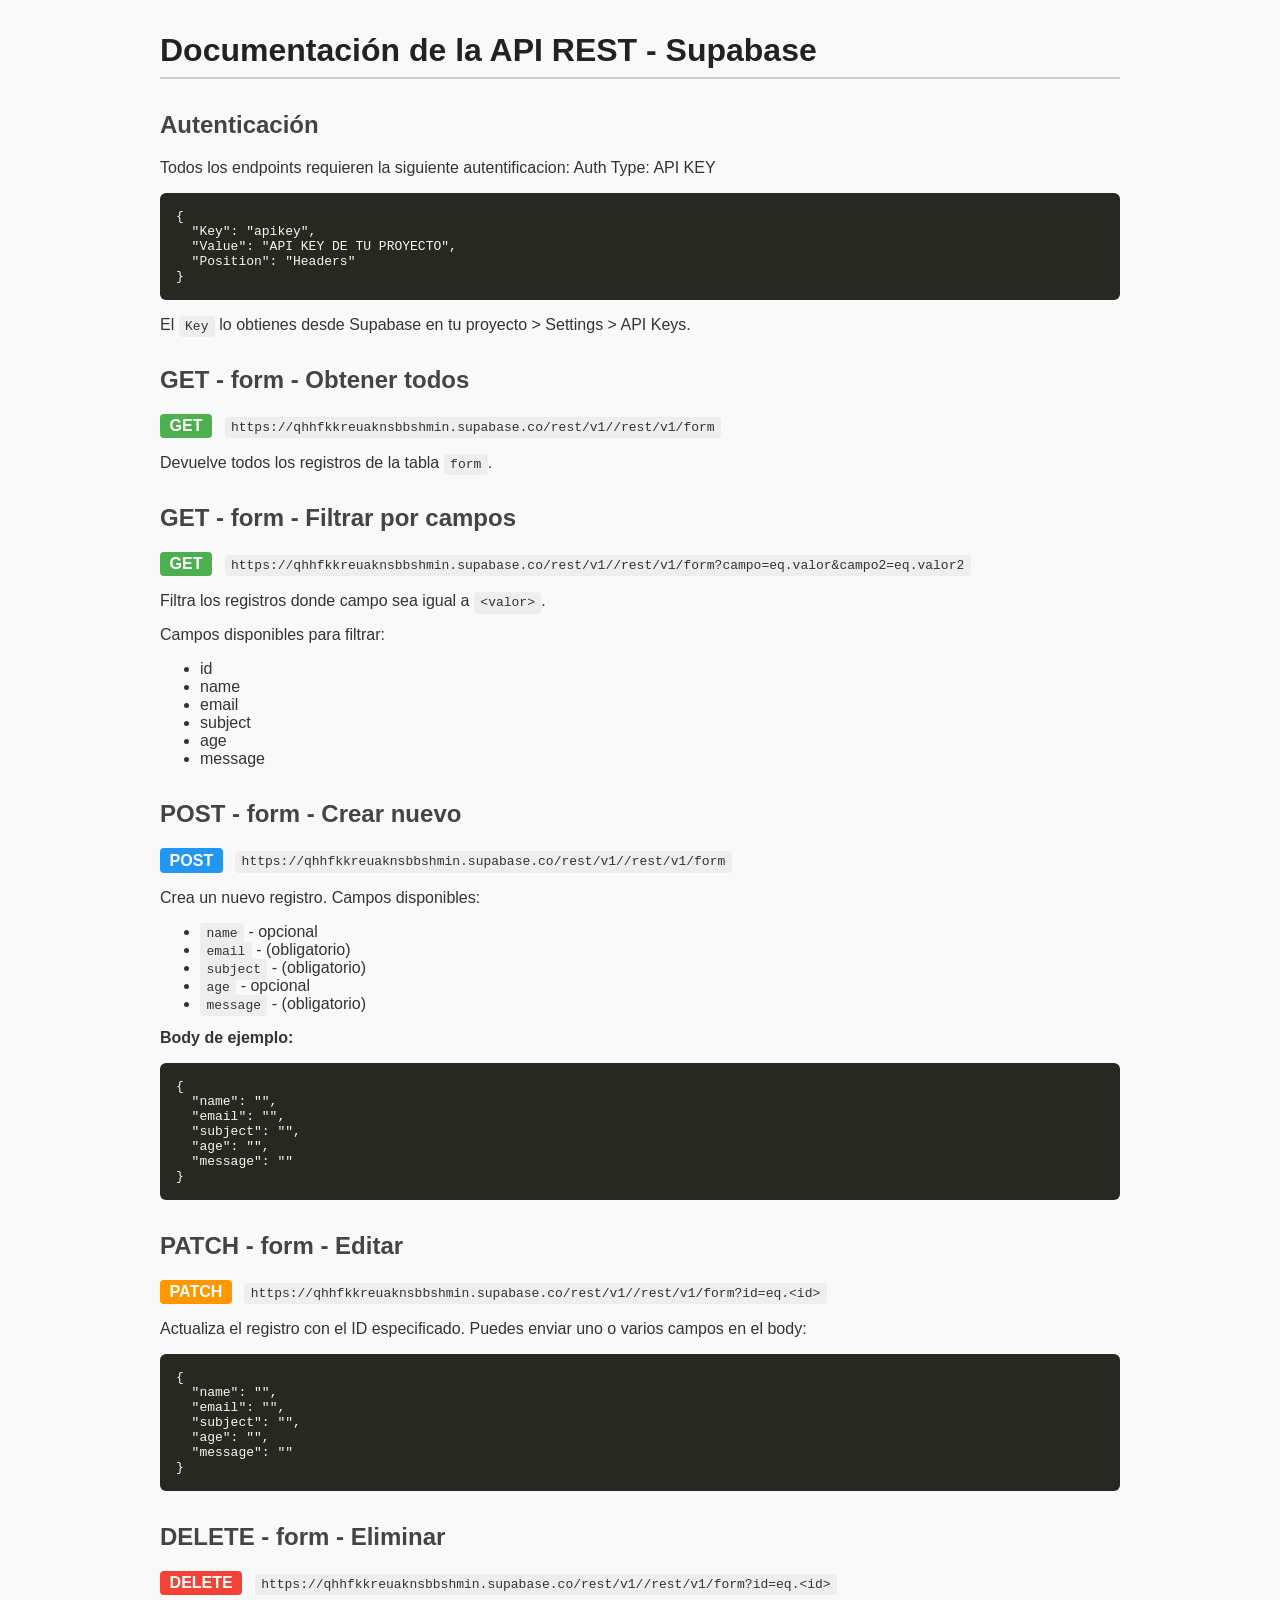
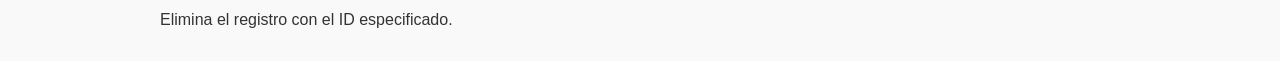
==== apidoc.html @ aee8b055 "added api doc added api documentation" ====
<!DOCTYPE html>
<!-- saved from url=(0067)https://bootcamp-qa.github.io/ReportGenerator/documentacionapi.html -->
<html lang="es"><head><meta http-equiv="Content-Type" content="text/html; charset=UTF-8">
  
  <title>Documentación API Supabase</title>
  <style>
    body {
      font-family: 'Segoe UI', sans-serif;
      margin: 2rem auto;
      max-width: 960px;
      background: #f9f9f9;
      color: #333;
    }
    h1 { color: #222; border-bottom: 2px solid #ccc; padding-bottom: 0.5rem; }
    h2 { margin-top: 2rem; color: #444; }
    code { background: #eee; padding: 0.2rem 0.4rem; border-radius: 4px; }
    pre {
      background: #272822;
      color: #f8f8f2;
      padding: 1rem;
      border-radius: 6px;
      overflow-x: auto;
    }
    .method {
      display: inline-block;
      font-weight: bold;
      padding: 0.2rem 0.6rem;
      border-radius: 4px;
      margin-right: 0.5rem;
      color: white;
    }
    .GET { background: #4caf50; }
    .POST { background: #2196f3; }
    .PATCH { background: #ff9800; }
    .DELETE { background: #f44336; }

    label {
      display: block;
      margin-top: 1rem;
      font-weight: bold;
    }
    input[type=text] {
      width: 100%;
      padding: 0.5rem;
      font-size: 1rem;
      margin-top: 0.3rem;
      box-sizing: border-box;
    }
    button {
      margin-top: 1.5rem;
      padding: 0.6rem 1rem;
      font-size: 1rem;
      cursor: pointer;
    }
  </style>
<style>:root{--backgroundOpacityMurky: rgba(255, 255, 255, 0.75);--onBackgroundLight: #EAEAEA;--background: #FFF;--onBackground: #242424;--accent: #0070F6;--default-black: rgba(0, 0, 0, 0.00);--backgroundShadow: rgba(0, 0, 0, 0.14);--onAccent: #FFF;--onAccentDisabled: #B2D4FC;--onBackgroundDisabled: #919191;--onBackgroundSecondary: #5B5B5B;--onBackgroundExtraLight: #F4F4F4;--accentHighContrast: #0070F6;--backgroundButtonDisabled: rgba(68, 68, 68, 0.10);--onBackgroundExtraLight: #F4F4F4;--scrollTrack: #E8E8E8;--scrollThumb: #A1A1A1;--buttonHover: #E0E0E0;--img-logo: url(https://bootcamp-qa.github.io/assets/images/logo.06ee66dba3fb456590f1.svg);--img-completed: url(https://bootcamp-qa.github.io/assets/images/status_ok.d443655b70d223250fa8.svg);--img-alert: url(https://bootcamp-qa.github.io/assets/images/alert.474be14797d7e695bcaf.svg);--img-info: url(https://bootcamp-qa.github.io/assets/images/info.76492dcfe96104bd0b8d.svg);--img-cross: url(https://bootcamp-qa.github.io/assets/images/cross.1ac057fab21d8bdcc557.svg);--img-tooltip: url(https://bootcamp-qa.github.io/assets/images/tooltip.50ab4baeb9ac63633068.svg);--no-video-img: url(https://bootcamp-qa.github.io/assets/images/no-video-illustration.93cf90d69efb23abb01c.svg)}html[data-gen-theme=dark]{--backgroundOpacityMurky: rgba(0, 0, 0, 0.70);--onBackgroundLight: #414141;--background: #202020;--onBackground: #FFF;--accent: #0070F6;--default-black: rgba(0, 0, 0, 0.00);--backgroundShadow: rgba(0, 0, 0, 0.14);--onAccent: #FFF;--onAccentDisabled: #99C6FB;--onBackgroundDisabled: #8F8F8F;--onBackgroundSecondary: #C7C7C7;--onBackgroundExtraLight: #323232;--accentHighContrast: #59A4FF;--backgroundButtonDisabled: rgba(68, 68, 68, 0.10);--buttonHover: rgba(255, 255, 255, 0.1);--onBackgroundExtraLight: #323232;--scrollTrack: #323232;--scrollThumb: #505050;--img-info: url(https://bootcamp-qa.github.io/assets/images/info.b9fffb45ff14293838c6.svg);--img-cross: url(https://bootcamp-qa.github.io/assets/images/cross.7be73e495f991ab69f2f.svg);--img-tooltip: url(https://bootcamp-qa.github.io/assets/images/tooltip.e5ee59ba4cf836fe189b.svg);--no-video-img: url(https://bootcamp-qa.github.io/assets/images/no-video-illustration.22dbc541296956e1e782.svg)}@font-face{font-family:"Roboto Regular";src:url(https://bootcamp-qa.github.io/assets/fonts/Roboto-Regular.ttf) format("truetype");font-weight:400;font-style:normal;font-display:swap}@font-face{font-family:"Roboto Medium";src:url(https://bootcamp-qa.github.io/assets/fonts/Roboto-Medium.ttf) format("truetype");font-weight:500;font-style:normal;font-display:swap}@font-face{font-family:"Roboto Bold";src:url(https://bootcamp-qa.github.io/assets/fonts/Roboto-Bold.ttf) format("truetype");font-weight:700;font-style:normal;font-display:swap}@font-face{font-family:"Mier B03 Pan";src:url(https://bootcamp-qa.github.io/assets/fonts/MierB03-Regular.ttf) format("truetype");font-weight:400;font-style:normal;font-display:swap}.video-downloader-iframe-wrap{position:fixed;top:3px;right:3px;z-index:92147483645;width:530px;height:auto;background:var(--backgroundOpacityMurky, rgba(255, 255, 255, 0.75));transition:opacity .2s;border:none;margin-right:10px;overflow:hidden;border-radius:16px}.video-downloader-iframe-wrap.rtl{right:auto;left:3px;margin-right:0;margin-left:10px}.video-downloader-iframe{width:100%;height:auto;border:none;border-radius:16px;display:block;transition:opacity .2s;opacity:1;overflow-y:auto;overflow-x:hidden;box-shadow:none;backdrop-filter:none;background:rgba(0,0,0,0)}
/*# sourceMappingURL=[data-uri] */</style></head>
<body data-smart-converter-loaded="true">

<h1>Documentación de la API REST - Supabase</h1>

<form id="form" onsubmit="return false;" data-anti-phishing-live-protection="1774698375049" style="display: none;">
  <label for="tableName">Nombre de la tabla:</label>
  <input type="text" id="tableName" placeholder="clientes" required="">

  <label for="columns">Columnas (separadas por coma, * indica obligatorio):</label>
  <input type="text" id="columns" placeholder="nombre, telefono*, correo*" required="">

  <label for="baseUrl">Base URL:</label>
  <input type="text" id="baseUrl" placeholder="https://proyecto.supabase.co" required="">

  <button onclick="generate()">GENERAR DOCUMENTACION API</button>
</form>

<!-- Aquí pondremos la documentación generada -->
<div id="docs" style="margin-top:2rem;">
        <h2>Autenticación</h2>
    <p>Todos los endpoints requieren la siguiente autentificacion: Auth Type: API KEY</p>
    <pre>{
  "Key": "apikey",
  "Value": "API KEY DE TU PROYECTO",
  "Position": "Headers"
}</pre>
    <p>El <code>Key</code> lo obtienes desde Supabase en tu proyecto &gt; Settings &gt; API Keys.</p>
  
    <h2>GET - form - Obtener todos </h2>
    <p><span class="method GET">GET</span> <code>https://qhhfkkreuaknsbbshmin.supabase.co/rest/v1//rest/v1/form</code></p>
    <p>Devuelve todos los registros de la tabla <code>form</code>.</p>

    <h2>GET - form - Filtrar por campos</h2>
    <p><span class="method GET">GET</span> <code>https://qhhfkkreuaknsbbshmin.supabase.co/rest/v1//rest/v1/form?campo=eq.valor&amp;campo2=eq.valor2</code></p>
    <p>Filtra los registros donde campo sea igual a <code>&lt;valor&gt;</code>.</p>
    <p>Campos disponibles para filtrar:</p>
    <ul>
      <li>id</li><li>name</li><li>email</li><li>subject</li><li>age</li><li>message</li>
    </ul>

    <h2>POST - form - Crear nuevo</h2>
    <p><span class="method POST">POST</span> <code>https://qhhfkkreuaknsbbshmin.supabase.co/rest/v1//rest/v1/form</code></p>
    <p>Crea un nuevo registro. Campos disponibles:</p>
    <ul>
      <li><code>name</code> - opcional</li><li><code>email</code> -  (obligatorio)</li><li><code>subject</code> -  (obligatorio)</li><li><code>age</code> - opcional</li><li><code>message</code> -  (obligatorio)</li>
    </ul>
    <p><strong>Body de ejemplo:</strong></p>
    <pre>{
  "name": "",
  "email": "",
  "subject": "",
  "age": "",
  "message": ""
}</pre>

    <h2>PATCH - form - Editar </h2>
    <p><span class="method PATCH">PATCH</span> <code>https://qhhfkkreuaknsbbshmin.supabase.co/rest/v1//rest/v1/form?id=eq.&lt;id&gt;</code></p>
    <p>Actualiza el registro con el ID especificado. Puedes enviar uno o varios campos en el body:</p>
    <pre>{
  "name": "<nuevo string="">",
  "email": "<nuevo string="">",
  "subject": "<nuevo string="">",
  "age": "<nuevo string="">",
  "message": "<nuevo string="">"
}</nuevo></nuevo></nuevo></nuevo></nuevo></pre>

    <h2>DELETE - form - Eliminar </h2>
    <p><span class="method DELETE">DELETE</span> <code>https://qhhfkkreuaknsbbshmin.supabase.co/rest/v1//rest/v1/form?id=eq.&lt;id&gt;</code></p>
    <p>Elimina el registro con el ID especificado.</p>


  </div>

<script>
function generate() {
  let tableName = document.getElementById('tableName').value.trim() || 'clientes';
  const columnsRaw = document.getElementById('columns').value.trim();
  const baseUrlRaw = document.getElementById('baseUrl').value.trim() || 'https://<TU_PROYECTO>.supabase.co';

  // Procesar columnas
  const colsArr = columnsRaw.split(',').map(c => c.trim()).filter(c => c.length > 0);

  const columns = colsArr.map(col => {
    let required = false;
    let name = col;
    if (col.endsWith('*')) {
      required = true;
      name = col.slice(0, -1).trim();
    }
    return { name, type: "string", required };
  });

  const baseUrl = `${baseUrlRaw}/rest/v1/${tableName}`;

  function generatePostBody() {
    const obj = {};
    columns.forEach(col => {
      if (col.name !== "id") {
        obj[col.name] = "";
      }
    });
    return JSON.stringify(obj, null, 2);
  }

  function generatePatchBody() {
    const obj = {};
    columns.forEach(col => {
      if (col.name !== "id") {
        obj[col.name] = `<nuevo ${col.type}>`;
      }
    });
    return JSON.stringify(obj, null, 2);
  }

  // Construir el HTML para la documentación
  let html = `
        <h2>Autenticación</h2>
    <p>Todos los endpoints requieren la siguiente autentificacion: Auth Type: API KEY</p>
    <pre>{
  "Key": "apikey",
  "Value": "API KEY DE TU PROYECTO",
  "Position": "Headers"
}</pre>
    <p>El <code>Key</code> lo obtienes desde Supabase en tu proyecto &gt; Settings &gt; API Keys.</p>
  
    <h2>GET - ${tableName} - Obtener todos </h2>
    <p><span class="method GET">GET</span> <code>${baseUrl}</code></p>
    <p>Devuelve todos los registros de la tabla <code>${tableName}</code>.</p>

    <h2>GET - ${tableName} - Filtrar por campos</h2>
    <p><span class="method GET">GET</span> <code>${baseUrl}?campo=eq.valor&campo2=eq.valor2</code></p>
    <p>Filtra los registros donde campo sea igual a <code>&lt;valor&gt;</code>.</p>
    <p>Campos disponibles para filtrar:</p>
    <ul>
      ${columns.map(col => `<li>${col.name}</li>`).join('')}
    </ul>

    <h2>POST - ${tableName} - Crear nuevo</h2>
    <p><span class="method POST">POST</span> <code>${baseUrl}</code></p>
    <p>Crea un nuevo registro. Campos disponibles:</p>
    <ul>
      ${columns.filter(c => c.name !== 'id').map(col => `<li><code>${col.name}</code> - ${col.required ? " (obligatorio)" : "opcional"}</li>`).join('')}
    </ul>
    <p><strong>Body de ejemplo:</strong></p>
    <pre>${generatePostBody()}</pre>

    <h2>PATCH - ${tableName} - Editar </h2>
    <p><span class="method PATCH">PATCH</span> <code>${baseUrl}?id=eq.&lt;id&gt;</code></p>
    <p>Actualiza el registro con el ID especificado. Puedes enviar uno o varios campos en el body:</p>
    <pre>${generatePatchBody()}</pre>

    <h2>DELETE - ${tableName} - Eliminar </h2>
    <p><span class="method DELETE">DELETE</span> <code>${baseUrl}?id=eq.&lt;id&gt;</code></p>
    <p>Elimina el registro con el ID especificado.</p>


  `;

  document.getElementById('docs').innerHTML = html;
   document.getElementById('form').style.display = 'none';
  
}


</script>




</body></html>
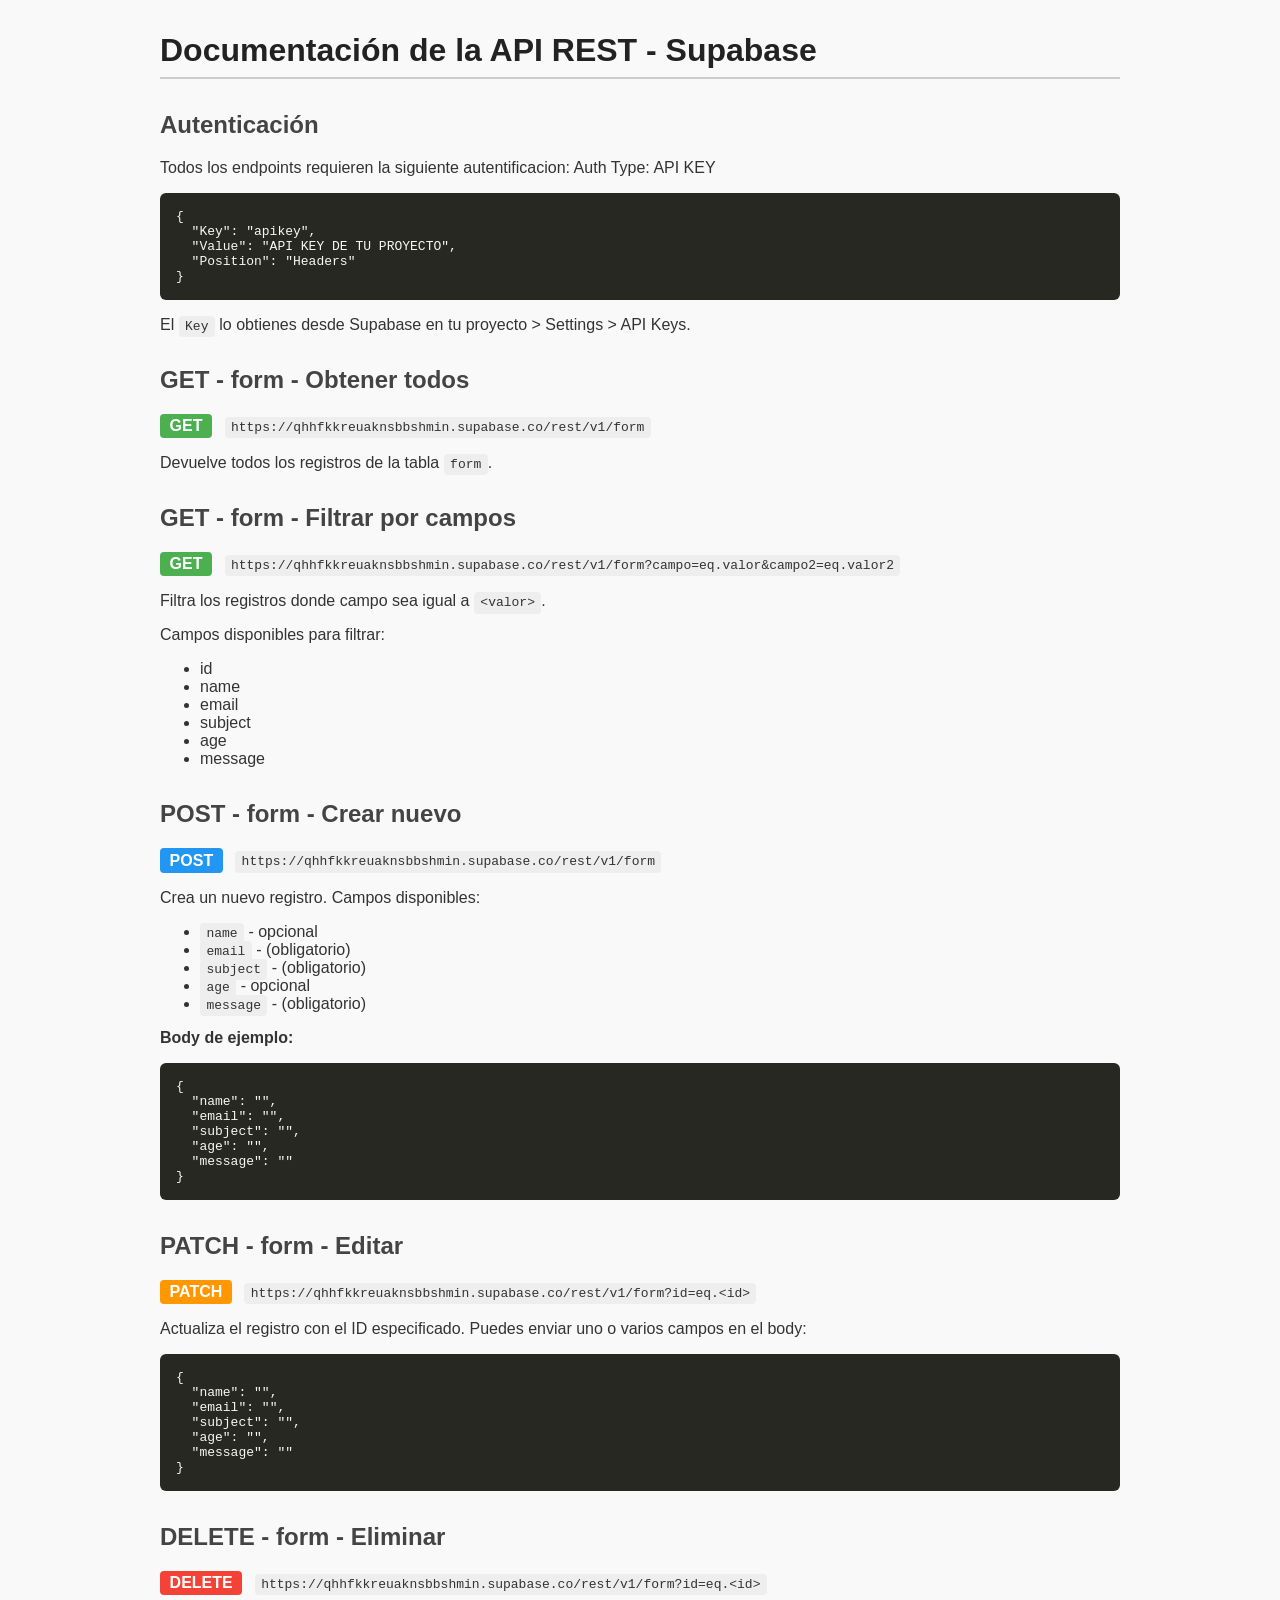
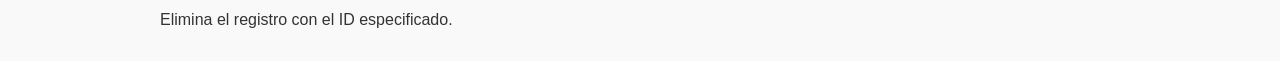
==== commit dc38f3f3: "update apidoc" ====
--- a/apidoc.html
+++ b/apidoc.html
@@ -59,7 +59,7 @@
 
 <h1>Documentación de la API REST - Supabase</h1>
 
-<form id="form" onsubmit="return false;" data-anti-phishing-live-protection="1774698375049" style="display: none;">
+<form id="form" onsubmit="return false;" data-anti-phishing-live-protection="1775128525329" style="display: none;">
   <label for="tableName">Nombre de la tabla:</label>
   <input type="text" id="tableName" placeholder="clientes" required="">
 
@@ -84,11 +84,11 @@
     <p>El <code>Key</code> lo obtienes desde Supabase en tu proyecto &gt; Settings &gt; API Keys.</p>
   
     <h2>GET - form - Obtener todos </h2>
-    <p><span class="method GET">GET</span> <code>https://qhhfkkreuaknsbbshmin.supabase.co/rest/v1//rest/v1/form</code></p>
+    <p><span class="method GET">GET</span> <code>https://qhhfkkreuaknsbbshmin.supabase.co/rest/v1/form</code></p>
     <p>Devuelve todos los registros de la tabla <code>form</code>.</p>
 
     <h2>GET - form - Filtrar por campos</h2>
-    <p><span class="method GET">GET</span> <code>https://qhhfkkreuaknsbbshmin.supabase.co/rest/v1//rest/v1/form?campo=eq.valor&amp;campo2=eq.valor2</code></p>
+    <p><span class="method GET">GET</span> <code>https://qhhfkkreuaknsbbshmin.supabase.co/rest/v1/form?campo=eq.valor&amp;campo2=eq.valor2</code></p>
     <p>Filtra los registros donde campo sea igual a <code>&lt;valor&gt;</code>.</p>
     <p>Campos disponibles para filtrar:</p>
     <ul>
@@ -96,7 +96,7 @@
     </ul>
 
     <h2>POST - form - Crear nuevo</h2>
-    <p><span class="method POST">POST</span> <code>https://qhhfkkreuaknsbbshmin.supabase.co/rest/v1//rest/v1/form</code></p>
+    <p><span class="method POST">POST</span> <code>https://qhhfkkreuaknsbbshmin.supabase.co/rest/v1/form</code></p>
     <p>Crea un nuevo registro. Campos disponibles:</p>
     <ul>
       <li><code>name</code> - opcional</li><li><code>email</code> -  (obligatorio)</li><li><code>subject</code> -  (obligatorio)</li><li><code>age</code> - opcional</li><li><code>message</code> -  (obligatorio)</li>
@@ -111,7 +111,7 @@
 }</pre>
 
     <h2>PATCH - form - Editar </h2>
-    <p><span class="method PATCH">PATCH</span> <code>https://qhhfkkreuaknsbbshmin.supabase.co/rest/v1//rest/v1/form?id=eq.&lt;id&gt;</code></p>
+    <p><span class="method PATCH">PATCH</span> <code>https://qhhfkkreuaknsbbshmin.supabase.co/rest/v1/form?id=eq.&lt;id&gt;</code></p>
     <p>Actualiza el registro con el ID especificado. Puedes enviar uno o varios campos en el body:</p>
     <pre>{
   "name": "<nuevo string="">",
@@ -122,7 +122,7 @@
 }</nuevo></nuevo></nuevo></nuevo></nuevo></pre>
 
     <h2>DELETE - form - Eliminar </h2>
-    <p><span class="method DELETE">DELETE</span> <code>https://qhhfkkreuaknsbbshmin.supabase.co/rest/v1//rest/v1/form?id=eq.&lt;id&gt;</code></p>
+    <p><span class="method DELETE">DELETE</span> <code>https://qhhfkkreuaknsbbshmin.supabase.co/rest/v1/form?id=eq.&lt;id&gt;</code></p>
     <p>Elimina el registro con el ID especificado.</p>
 
 
